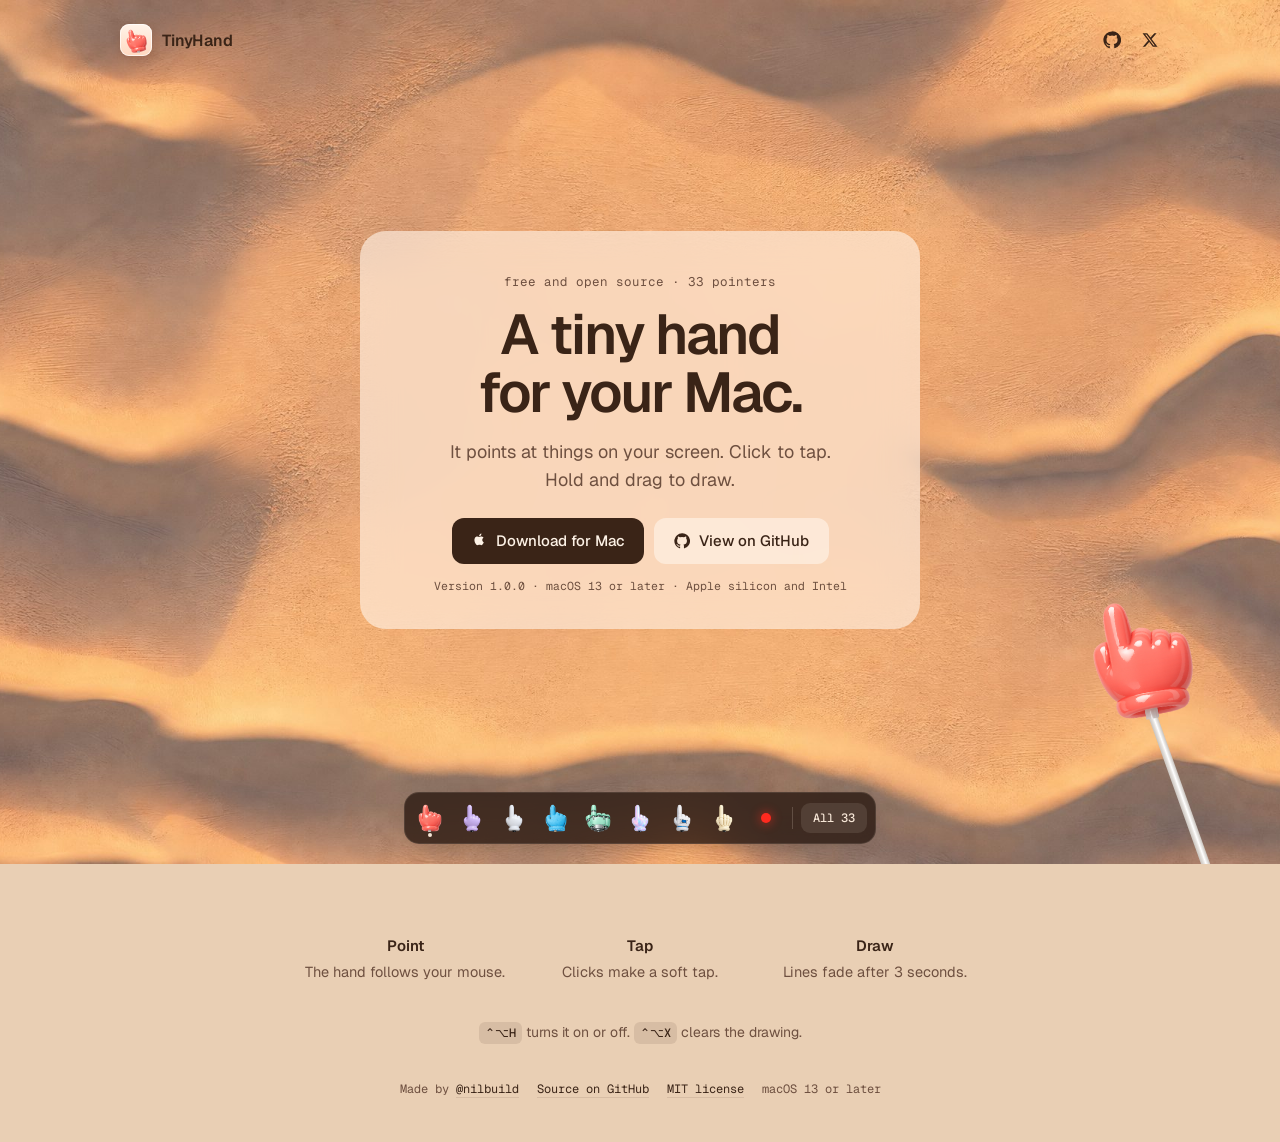
==== docs/index.html @ 130653a2 "Redesign the site and add MIT license" ====
<!doctype html>
<html lang="en">
<head>
<meta charset="utf-8">
<meta name="viewport" content="width=device-width, initial-scale=1, viewport-fit=cover">
<title>TinyHand: a tiny hand pointer for your Mac</title>
<meta name="description" content="TinyHand puts a toy hand on a stick on your Mac screen. It points at things, taps when you click and draws when you drag. Great for screen recordings, demos and calls. Free, open source, 33 pointers.">
<meta name="keywords" content="mac pointer, cursor highlighter, screen recording, presentation pointer, laser pointer, draw on screen, macOS, demo videos">
<meta name="author" content="Kamran Ahmed">
<meta name="theme-color" content="#e9cfb4">
<link rel="canonical" href="https://tinyhand.app/">
<meta property="og:type" content="website">
<meta property="og:site_name" content="TinyHand">
<meta property="og:url" content="https://tinyhand.app/">
<meta property="og:title" content="TinyHand: a tiny hand for your Mac">
<meta property="og:description" content="A toy hand on a stick that points at things on your screen. Click to tap, hold and drag to draw. Free and open source.">
<meta property="og:image" content="https://tinyhand.app/assets/og.jpg">
<meta property="og:image:width" content="1200">
<meta property="og:image:height" content="630">
<meta property="og:image:alt" content="TinyHand: a tiny hand for your Mac, with two hand pointers on sticks over sand dunes">
<meta name="twitter:card" content="summary_large_image">
<meta name="twitter:site" content="@nilbuild">
<meta name="twitter:creator" content="@nilbuild">
<meta name="twitter:title" content="TinyHand: a tiny hand for your Mac">
<meta name="twitter:description" content="A toy hand on a stick that points at things on your screen. Click to tap, hold and drag to draw. Free and open source.">
<meta name="twitter:image" content="https://tinyhand.app/assets/og.jpg">
<link rel="icon" type="image/png" href="assets/favicon.png">
<link rel="apple-touch-icon" href="assets/apple-touch-icon.png">
<script type="application/ld+json">
{
  "@context": "https://schema.org",
  "@type": "SoftwareApplication",
  "name": "TinyHand",
  "description": "A toy hand on a stick that points at things on your Mac screen. Click to tap, hold and drag to draw.",
  "url": "https://tinyhand.app/",
  "image": "https://tinyhand.app/assets/mark-512.png",
  "screenshot": "https://tinyhand.app/assets/og.jpg",
  "applicationCategory": "UtilitiesApplication",
  "operatingSystem": "macOS 13 or later",
  "softwareVersion": "1.0.0",
  "license": "https://opensource.org/licenses/MIT",
  "downloadUrl": "https://github.com/nilbuild/tinyhand/releases/latest/download/TinyHand.dmg",
  "offers": { "@type": "Offer", "price": "0", "priceCurrency": "USD" },
  "author": { "@type": "Person", "name": "Kamran Ahmed", "url": "https://kamran.fyi" }
}
</script>
<link rel="preconnect" href="https://fonts.googleapis.com">
<link rel="preconnect" href="https://fonts.gstatic.com" crossorigin>
<link rel="stylesheet" href="https://fonts.googleapis.com/css2?family=Geist:wght@400;500;600&family=Geist+Mono:wght@400;500&display=swap">
<style>
:root {
  --bg: #e9cfb4;
  --fg: #3a2417;
  --muted: #6e5040;
  --line: rgba(58, 36, 23, 0.1);
  --btn: #3a2417;
  --btn-fg: #fdf2e6;
  --ghost: rgba(255, 245, 235, 0.6);
  --glass: rgba(255, 244, 232, 0.62);
  --col: 1080px;
  --sans: "Geist", system-ui, -apple-system, sans-serif;
  --mono: "Geist Mono", ui-monospace, "SF Mono", Menlo, monospace;
  color-scheme: light;
}
* { box-sizing: border-box; }
html, body { margin: 0; }
body { background: var(--bg); color: var(--fg); font-family: var(--sans); -webkit-font-smoothing: antialiased; }
:focus, :focus-visible { outline: none; }
a, button { -webkit-tap-highlight-color: transparent; }
.gutter { padding-left: max(20px, env(safe-area-inset-left, 0px)); padding-right: max(20px, env(safe-area-inset-right, 0px)); }

.stage { position: relative; overflow: hidden; height: clamp(680px, 96vh, 960px); display: flex; flex-direction: column; padding-bottom: 84px; }
.art { position: absolute; inset: 0; width: 100%; height: 100%; object-fit: cover; display: block; }
.rest { position: absolute; right: 13%; bottom: 30%; width: 2px; height: 2px; pointer-events: none; }
@media (max-width: 640px) { .rest { right: 12%; bottom: 25%; } }

.nav { position: relative; z-index: 3; width: 100%; max-width: var(--col); margin: 0 auto; display: flex; justify-content: space-between; align-items: center; padding-block: 22px; }
.brand { display: flex; align-items: center; gap: 10px; font-weight: 600; font-size: 16px; letter-spacing: -.01em; color: inherit; text-decoration: none; }
.mark { width: 32px; height: 32px; border-radius: 9px; background: linear-gradient(#fff3e9, #ffd8c0); display: grid; place-items: center; box-shadow: 0 3px 8px rgba(120, 60, 30, .22), inset 0 0 0 1px rgba(255, 255, 255, .7); flex: none; }
.mark img { height: 25px; transform: rotate(-12deg); }
.links { display: flex; gap: 2px; margin-right: -8px; }
.links a { display: grid; place-items: center; width: 36px; height: 36px; border-radius: 10px; color: inherit; }
.links a:hover { background: var(--line); }
.links svg { width: 18px; height: 18px; fill: currentColor; }

.intro { position: relative; z-index: 3; margin: auto; padding: 42px 32px 36px; max-width: 560px; width: calc(100% - 40px); border-radius: 26px; background: var(--glass); backdrop-filter: blur(18px) saturate(1.1); -webkit-backdrop-filter: blur(18px) saturate(1.1); text-align: center; display: flex; flex-direction: column; align-items: center; gap: 16px; }
.eyebrow { margin: 0; font: 400 12.5px var(--mono); color: var(--muted); }
h1 { margin: 0; font-weight: 600; font-size: clamp(36px, 5.6vw, 56px); line-height: 1.03; letter-spacing: -.035em; text-wrap: balance; }
.lede { margin: 0; max-width: 34ch; font-size: 18px; line-height: 1.55; color: var(--muted); text-wrap: pretty; }
.ctas { display: flex; gap: 10px; flex-wrap: wrap; justify-content: center; margin-top: 8px; }
.btn { display: inline-flex; align-items: center; gap: 9px; height: 46px; padding: 0 20px; border-radius: 12px; text-decoration: none; font-weight: 500; font-size: 15px; transition: transform .15s ease; }
.btn:hover { transform: translateY(-1px); }
.btn svg { width: 16px; height: 16px; fill: currentColor; }
.btn.main { background: var(--btn); color: var(--btn-fg); }
.btn.main svg { width: 15px; height: 15px; margin-top: -2px; }
.btn.ghost { color: var(--fg); background: var(--ghost); }
.ver { margin: -2px 0 0; font: 400 11.5px var(--mono); color: var(--muted); }

.picker { position: absolute; z-index: 4; left: 50%; transform: translateX(-50%); bottom: 20px; display: flex; align-items: center; gap: 2px; padding: 5px; border-radius: 15px; background: rgba(40, 24, 16, .78); border: .5px solid rgba(255, 240, 225, .1); backdrop-filter: blur(14px); -webkit-backdrop-filter: blur(14px); box-shadow: 0 8px 24px -10px rgba(58, 36, 23, .35); }
.picker button { all: unset; cursor: pointer; position: relative; width: 40px; height: 40px; border-radius: 10px; display: grid; place-items: center; }
.picker img { width: 28px; height: 28px; object-fit: contain; pointer-events: none; transition: transform .18s cubic-bezier(.3, 1.6, .5, 1); }
.picker > button:hover img, .picker > button:hover .laser { transform: translateY(-3px) scale(1.14); }
.picker > button[aria-pressed="true"]::after { content: ""; position: absolute; bottom: 1px; left: 50%; width: 4px; height: 4px; margin-left: -2px; border-radius: 50%; background: #f6e6d6; }
.picker .sep { width: 1px; height: 22px; margin: 0 6px 0 4px; background: rgba(255, 240, 225, .18); }
.laser { width: 10px; height: 10px; border-radius: 50%; background: #ff2a1f; box-shadow: 0 0 10px 2px rgba(255, 42, 31, .4); transition: transform .18s cubic-bezier(.3, 1.6, .5, 1); }
.picker .count { width: auto; height: 30px; margin-right: 3px; padding: 0 12px; border-radius: 9px; font: 500 12px var(--mono); color: #f6e6d6; white-space: nowrap; background: rgba(255, 240, 225, .1); transition: background .15s ease; }
.picker .count:hover, .picker .count[aria-expanded="true"] { background: rgba(255, 240, 225, .2); }
.pop { position: absolute; bottom: calc(100% + 10px); left: 50%; transform: translateX(-50%); width: min(452px, calc(100vw - 32px)); padding: 14px; border-radius: 18px; background: #fcf6ef; color: var(--fg); box-shadow: 0 24px 50px -20px rgba(58, 36, 23, .45), 0 0 0 .5px rgba(58, 36, 23, .16); }
.pop[hidden] { display: none; }
.pop-h { margin: 0 4px 10px; display: flex; justify-content: space-between; font-size: 13.5px; }
.pop-h span { font: 400 12px var(--mono); color: var(--muted); }
.pop-grid { display: grid; grid-template-columns: repeat(auto-fill, minmax(44px, 1fr)); gap: 2px; }
.pop-grid button { width: auto; height: 46px; }
.pop-grid button:hover { background: rgba(58, 36, 23, .06); }
.pop-grid button:hover img { transform: translateY(-2px) scale(1.1); }
.pop-grid button[aria-pressed="true"] { background: rgba(58, 36, 23, .1); }
.pop-grid img { width: 32px; height: 32px; }

.more { max-width: 720px; margin: 0 auto; padding-block: 72px 44px; display: flex; flex-direction: column; gap: 40px; }
.three { display: grid; grid-template-columns: repeat(3, minmax(0, 1fr)); gap: 24px; text-align: center; }
.three h3 { margin: 0 0 6px; font-size: 15px; font-weight: 600; }
.three p { margin: 0; font-size: 14.5px; line-height: 1.5; color: var(--muted); }
.keys { margin: 0; text-align: center; font-size: 14px; color: var(--muted); }
kbd { font: 500 12px var(--mono); color: var(--fg); padding: 3px 6px; border-radius: 6px; background: var(--line); }
.foot { display: flex; justify-content: center; gap: 18px; flex-wrap: wrap; font: 400 12px var(--mono); color: var(--muted); }
.foot a { color: var(--fg); text-decoration: none; border-bottom: 1px solid var(--line); }

@media (max-width: 640px) {
  .three { grid-template-columns: minmax(0, 1fr); gap: 18px; }
  .lede { font-size: 16.5px; }
  .intro { padding: 30px 18px 26px; }
  .picker > button { width: 34px; height: 34px; }
  .picker > button img { width: 24px; height: 24px; }
  .picker > [data-style="astro"], .picker > [data-style="skeleton"], .picker > [data-style="holo"] { display: none; }
  .picker .count { padding: 0 9px; }
  .picker .sep { margin: 0 4px 0 2px; }
}
@media (prefers-reduced-motion: reduce) { .btn, .picker img, .laser, .picker .count { transition: none; } }
</style>
</head>
<body>
<main>
  <section class="stage" id="stage" data-start="coral">
    <img class="art" src="assets/art/aerial.jpg" alt="Sand dunes seen from above, with soft wave ridges">
    <div class="nav gutter">
      <a class="brand" href="./" data-pass><span class="mark"><img src="assets/hands/coral.png" alt=""></span>TinyHand</a>
      <div class="links">
        <a href="https://github.com/nilbuild/tinyhand" aria-label="TinyHand on GitHub" title="GitHub" data-pass><svg viewBox="0 0 24 24" aria-hidden="true"><path d="M12 .5a11.5 11.5 0 0 0-3.64 22.41c.58.1.79-.25.79-.56v-2c-3.2.7-3.88-1.37-3.88-1.37-.52-1.33-1.28-1.69-1.28-1.69-1.05-.71.08-.7.08-.7 1.16.08 1.77 1.19 1.77 1.19 1.03 1.77 2.7 1.26 3.36.96.1-.75.4-1.26.73-1.55-2.56-.29-5.24-1.28-5.24-5.69 0-1.26.45-2.29 1.19-3.09-.12-.29-.52-1.46.11-3.05 0 0 .97-.31 3.17 1.18a11 11 0 0 1 5.77 0c2.2-1.49 3.17-1.18 3.17-1.18.63 1.59.23 2.76.11 3.05.74.8 1.19 1.83 1.19 3.09 0 4.42-2.69 5.39-5.25 5.68.41.36.78 1.06.78 2.14v3.17c0 .31.21.67.8.56A11.5 11.5 0 0 0 12 .5Z"/></svg></a>
        <a href="https://x.com/nilbuild" aria-label="nilbuild on X" title="@nilbuild on X" data-pass><svg viewBox="0 0 24 24" aria-hidden="true"><path d="M17.75 3h3.07l-6.7 7.66L22 21h-6.17l-4.83-6.32L5.47 21H2.4l7.17-8.2L2 3h6.33l4.37 5.77L17.75 3Zm-1.08 16.2h1.7L7.4 4.74H5.58L16.67 19.2Z"/></svg></a>
      </div>
    </div>
    <div class="intro">
      <p class="eyebrow">free and open source · 33 pointers</p>
      <h1>A tiny hand for your Mac.</h1>
      <p class="lede">It points at things on your screen. Click to tap. Hold and drag to draw.</p>
      <div class="ctas">
        <a class="btn main" href="https://github.com/nilbuild/tinyhand/releases/latest/download/TinyHand.dmg" data-pass download><svg viewBox="0 0 24 24" aria-hidden="true"><path d="M16.4 12.6c0-2.4 2-3.5 2-3.6-1.1-1.6-2.8-1.8-3.4-1.8-1.4-.2-2.8.9-3.5.9-.7 0-1.9-.8-3.1-.8-1.6 0-3 .9-3.8 2.3-1.6 2.8-.4 7 1.2 9.3.8 1.1 1.7 2.4 2.9 2.3 1.2 0 1.6-.7 3-.7s1.8.7 3.1.7c1.3 0 2.1-1.1 2.8-2.3.9-1.3 1.3-2.5 1.3-2.6 0 0-2.5-1-2.5-3.7zM14.1 5.5c.6-.8 1.1-1.9 1-3-.9 0-2.1.6-2.7 1.4-.6.7-1.1 1.8-1 2.9 1 .1 2.1-.5 2.7-1.3z"/></svg>Download for Mac</a>
        <a class="btn ghost" href="https://github.com/nilbuild/tinyhand" data-pass><svg viewBox="0 0 24 24" aria-hidden="true"><path d="M12 .5a11.5 11.5 0 0 0-3.64 22.41c.58.1.79-.25.79-.56v-2c-3.2.7-3.88-1.37-3.88-1.37-.52-1.33-1.28-1.69-1.28-1.69-1.05-.71.08-.7.08-.7 1.16.08 1.77 1.19 1.77 1.19 1.03 1.77 2.7 1.26 3.36.96.1-.75.4-1.26.73-1.55-2.56-.29-5.24-1.28-5.24-5.69 0-1.26.45-2.29 1.19-3.09-.12-.29-.52-1.46.11-3.05 0 0 .97-.31 3.17 1.18a11 11 0 0 1 5.77 0c2.2-1.49 3.17-1.18 3.17-1.18.63 1.59.23 2.76.11 3.05.74.8 1.19 1.83 1.19 3.09 0 4.42-2.69 5.39-5.25 5.68.41.36.78 1.06.78 2.14v3.17c0 .31.21.67.8.56A11.5 11.5 0 0 0 12 .5Z"/></svg>View on GitHub</a>
      </div>
      <p class="ver">Version <span id="version">1.0.0</span> · macOS 13 or later · Apple silicon and Intel</p>
    </div>
    <span class="rest" data-target="point" aria-hidden="true"></span>
    <div class="picker" id="picker" data-pass aria-label="Pick a hand"></div>
  </section>

  <section class="more gutter">
    <div class="three">
      <div><h3>Point</h3><p>The hand follows your mouse.</p></div>
      <div><h3>Tap</h3><p>Clicks make a soft tap.</p></div>
      <div><h3>Draw</h3><p>Lines fade after 3 seconds.</p></div>
    </div>
    <p class="keys"><kbd>⌃⌥H</kbd> turns it on or off. <kbd>⌃⌥X</kbd> clears the drawing.</p>
    <div class="foot"><span>Made by <a href="https://x.com/nilbuild">@nilbuild</a></span><a href="https://github.com/nilbuild/tinyhand">Source on GitHub</a><a href="https://github.com/nilbuild/tinyhand/blob/main/LICENSE">MIT license</a><span>macOS 13 or later</span></div>
  </section>
</main>

<script src="pointer.js"></script>
<script>
(function () {
  fetch('https://api.github.com/repos/nilbuild/tinyhand/releases/latest')
    .then(r => (r.ok ? r.json() : null))
    .then(r => {
      if (!r || !r.tag_name) {
        return;
      }
      document.getElementById('version').textContent = r.tag_name.replace(/^v/, '');
    })
    .catch(() => {});

  const PICKS = ['coral', 'lavender', 'glove', 'plush', 'robot', 'holo', 'astro', 'skeleton', 'laser'];
  const stage = document.getElementById('stage');
  const picker = document.getElementById('picker');
  if (!window.TinyHandDemo) {
    return;
  }

  const api = TinyHandDemo.mount(stage, { toolbar: false, autoplay: false, depthW: 0.3, start: stage.dataset.start });
  const styles = api.hands.concat([{ id: 'laser', name: 'Laser dot' }]);

  function button(hand, onPick) {
    const b = document.createElement('button');
    b.type = 'button';
    b.dataset.style = hand.id;
    b.title = hand.name;
    b.setAttribute('aria-label', hand.name);
    b.innerHTML = hand.src ? `<img src="${hand.src}" alt="">` : '<span class="laser"></span>';
    b.addEventListener('click', () => {
      api.setStyle(hand.id);
      onPick();
    });
    return b;
  }

  PICKS.forEach(id => picker.appendChild(button(styles.find(h => h.id === id), () => {})));

  const sep = document.createElement('span');
  sep.className = 'sep';
  picker.appendChild(sep);

  const all = document.createElement('button');
  all.type = 'button';
  all.className = 'count';
  all.setAttribute('aria-expanded', 'false');
  all.textContent = `All ${styles.length}`;
  picker.appendChild(all);

  const pop = document.createElement('div');
  pop.className = 'pop';
  pop.hidden = true;
  pop.innerHTML = `<p class="pop-h"><b>${styles.length} pointers</b><span>pick one to try it</span></p><div class="pop-grid"></div>`;
  const grid = pop.querySelector('.pop-grid');
  styles.forEach(hand => grid.appendChild(button(hand, () => setOpen(false))));
  picker.appendChild(pop);

  function setOpen(open) {
    pop.hidden = !open;
    all.setAttribute('aria-expanded', String(open));
  }
  all.addEventListener('click', e => {
    e.stopPropagation();
    setOpen(pop.hidden);
  });
  document.addEventListener('click', e => {
    if (pop.hidden || pop.contains(e.target)) {
      return;
    }
    setOpen(false);
  });
  document.addEventListener('keydown', e => {
    if (e.key !== 'Escape') {
      return;
    }
    setOpen(false);
  });

  const sync = id => picker.querySelectorAll('button[data-style]').forEach(b => b.setAttribute('aria-pressed', String(b.dataset.style === id)));
  stage.addEventListener('th-style', e => sync(e.detail));
  sync(stage.dataset.start);
})();
</script>
</body>
</html>
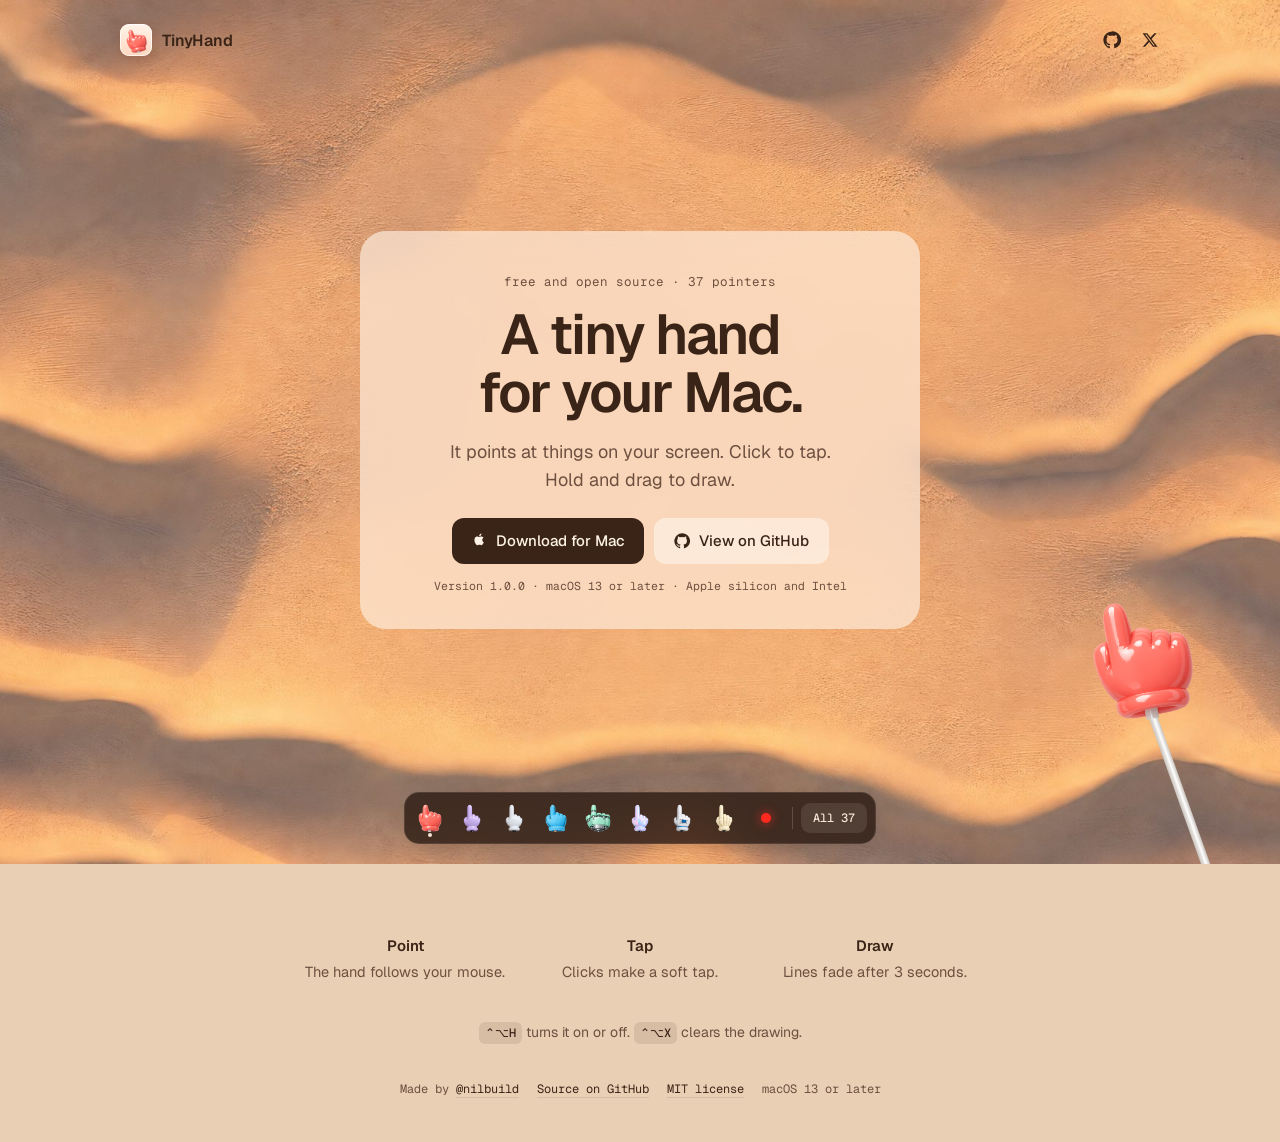
==== commit 85617b59: "Add mech, neon, leaf and gingerbread hands" ====
--- a/docs/index.html
+++ b/docs/index.html
@@ -4,7 +4,7 @@
 <meta charset="utf-8">
 <meta name="viewport" content="width=device-width, initial-scale=1, viewport-fit=cover">
 <title>TinyHand: a tiny hand pointer for your Mac</title>
-<meta name="description" content="TinyHand puts a toy hand on a stick on your Mac screen. It points at things, taps when you click and draws when you drag. Great for screen recordings, demos and calls. Free, open source, 33 pointers.">
+<meta name="description" content="TinyHand puts a toy hand on a stick on your Mac screen. It points at things, taps when you click and draws when you drag. Great for screen recordings, demos and calls. Free, open source, 37 pointers.">
 <meta name="keywords" content="mac pointer, cursor highlighter, screen recording, presentation pointer, laser pointer, draw on screen, macOS, demo videos">
 <meta name="author" content="Kamran Ahmed">
 <meta name="theme-color" content="#e9cfb4">
@@ -145,17 +145,17 @@
     <div class="nav gutter">
       <a class="brand" href="./" data-pass><span class="mark"><img src="assets/hands/coral.png" alt=""></span>TinyHand</a>
       <div class="links">
-        <a href="https://github.com/nilbuild/tinyhand" aria-label="TinyHand on GitHub" title="GitHub" data-pass><svg viewBox="0 0 24 24" aria-hidden="true"><path d="M12 .5a11.5 11.5 0 0 0-3.64 22.41c.58.1.79-.25.79-.56v-2c-3.2.7-3.88-1.37-3.88-1.37-.52-1.33-1.28-1.69-1.28-1.69-1.05-.71.08-.7.08-.7 1.16.08 1.77 1.19 1.77 1.19 1.03 1.77 2.7 1.26 3.36.96.1-.75.4-1.26.73-1.55-2.56-.29-5.24-1.28-5.24-5.69 0-1.26.45-2.29 1.19-3.09-.12-.29-.52-1.46.11-3.05 0 0 .97-.31 3.17 1.18a11 11 0 0 1 5.77 0c2.2-1.49 3.17-1.18 3.17-1.18.63 1.59.23 2.76.11 3.05.74.8 1.19 1.83 1.19 3.09 0 4.42-2.69 5.39-5.25 5.68.41.36.78 1.06.78 2.14v3.17c0 .31.21.67.8.56A11.5 11.5 0 0 0 12 .5Z"/></svg></a>
-        <a href="https://x.com/nilbuild" aria-label="nilbuild on X" title="@nilbuild on X" data-pass><svg viewBox="0 0 24 24" aria-hidden="true"><path d="M17.75 3h3.07l-6.7 7.66L22 21h-6.17l-4.83-6.32L5.47 21H2.4l7.17-8.2L2 3h6.33l4.37 5.77L17.75 3Zm-1.08 16.2h1.7L7.4 4.74H5.58L16.67 19.2Z"/></svg></a>
+        <a href="https://github.com/nilbuild/tinyhand" aria-label="TinyHand on GitHub" title="GitHub" data-pass target="_blank" rel="noopener"><svg viewBox="0 0 24 24" aria-hidden="true"><path d="M12 .5a11.5 11.5 0 0 0-3.64 22.41c.58.1.79-.25.79-.56v-2c-3.2.7-3.88-1.37-3.88-1.37-.52-1.33-1.28-1.69-1.28-1.69-1.05-.71.08-.7.08-.7 1.16.08 1.77 1.19 1.77 1.19 1.03 1.77 2.7 1.26 3.36.96.1-.75.4-1.26.73-1.55-2.56-.29-5.24-1.28-5.24-5.69 0-1.26.45-2.29 1.19-3.09-.12-.29-.52-1.46.11-3.05 0 0 .97-.31 3.17 1.18a11 11 0 0 1 5.77 0c2.2-1.49 3.17-1.18 3.17-1.18.63 1.59.23 2.76.11 3.05.74.8 1.19 1.83 1.19 3.09 0 4.42-2.69 5.39-5.25 5.68.41.36.78 1.06.78 2.14v3.17c0 .31.21.67.8.56A11.5 11.5 0 0 0 12 .5Z"/></svg></a>
+        <a href="https://x.com/nilbuild" aria-label="nilbuild on X" title="@nilbuild on X" data-pass target="_blank" rel="noopener"><svg viewBox="0 0 24 24" aria-hidden="true"><path d="M17.75 3h3.07l-6.7 7.66L22 21h-6.17l-4.83-6.32L5.47 21H2.4l7.17-8.2L2 3h6.33l4.37 5.77L17.75 3Zm-1.08 16.2h1.7L7.4 4.74H5.58L16.67 19.2Z"/></svg></a>
       </div>
     </div>
     <div class="intro">
-      <p class="eyebrow">free and open source · 33 pointers</p>
+      <p class="eyebrow">free and open source · 37 pointers</p>
       <h1>A tiny hand for your Mac.</h1>
       <p class="lede">It points at things on your screen. Click to tap. Hold and drag to draw.</p>
       <div class="ctas">
         <a class="btn main" href="https://github.com/nilbuild/tinyhand/releases/latest/download/TinyHand.dmg" data-pass download><svg viewBox="0 0 24 24" aria-hidden="true"><path d="M16.4 12.6c0-2.4 2-3.5 2-3.6-1.1-1.6-2.8-1.8-3.4-1.8-1.4-.2-2.8.9-3.5.9-.7 0-1.9-.8-3.1-.8-1.6 0-3 .9-3.8 2.3-1.6 2.8-.4 7 1.2 9.3.8 1.1 1.7 2.4 2.9 2.3 1.2 0 1.6-.7 3-.7s1.8.7 3.1.7c1.3 0 2.1-1.1 2.8-2.3.9-1.3 1.3-2.5 1.3-2.6 0 0-2.5-1-2.5-3.7zM14.1 5.5c.6-.8 1.1-1.9 1-3-.9 0-2.1.6-2.7 1.4-.6.7-1.1 1.8-1 2.9 1 .1 2.1-.5 2.7-1.3z"/></svg>Download for Mac</a>
-        <a class="btn ghost" href="https://github.com/nilbuild/tinyhand" data-pass><svg viewBox="0 0 24 24" aria-hidden="true"><path d="M12 .5a11.5 11.5 0 0 0-3.64 22.41c.58.1.79-.25.79-.56v-2c-3.2.7-3.88-1.37-3.88-1.37-.52-1.33-1.28-1.69-1.28-1.69-1.05-.71.08-.7.08-.7 1.16.08 1.77 1.19 1.77 1.19 1.03 1.77 2.7 1.26 3.36.96.1-.75.4-1.26.73-1.55-2.56-.29-5.24-1.28-5.24-5.69 0-1.26.45-2.29 1.19-3.09-.12-.29-.52-1.46.11-3.05 0 0 .97-.31 3.17 1.18a11 11 0 0 1 5.77 0c2.2-1.49 3.17-1.18 3.17-1.18.63 1.59.23 2.76.11 3.05.74.8 1.19 1.83 1.19 3.09 0 4.42-2.69 5.39-5.25 5.68.41.36.78 1.06.78 2.14v3.17c0 .31.21.67.8.56A11.5 11.5 0 0 0 12 .5Z"/></svg>View on GitHub</a>
+        <a class="btn ghost" href="https://github.com/nilbuild/tinyhand" data-pass target="_blank" rel="noopener"><svg viewBox="0 0 24 24" aria-hidden="true"><path d="M12 .5a11.5 11.5 0 0 0-3.64 22.41c.58.1.79-.25.79-.56v-2c-3.2.7-3.88-1.37-3.88-1.37-.52-1.33-1.28-1.69-1.28-1.69-1.05-.71.08-.7.08-.7 1.16.08 1.77 1.19 1.77 1.19 1.03 1.77 2.7 1.26 3.36.96.1-.75.4-1.26.73-1.55-2.56-.29-5.24-1.28-5.24-5.69 0-1.26.45-2.29 1.19-3.09-.12-.29-.52-1.46.11-3.05 0 0 .97-.31 3.17 1.18a11 11 0 0 1 5.77 0c2.2-1.49 3.17-1.18 3.17-1.18.63 1.59.23 2.76.11 3.05.74.8 1.19 1.83 1.19 3.09 0 4.42-2.69 5.39-5.25 5.68.41.36.78 1.06.78 2.14v3.17c0 .31.21.67.8.56A11.5 11.5 0 0 0 12 .5Z"/></svg>View on GitHub</a>
       </div>
       <p class="ver">Version <span id="version">1.0.0</span> · macOS 13 or later · Apple silicon and Intel</p>
     </div>
@@ -170,7 +170,7 @@
       <div><h3>Draw</h3><p>Lines fade after 3 seconds.</p></div>
     </div>
     <p class="keys"><kbd>⌃⌥H</kbd> turns it on or off. <kbd>⌃⌥X</kbd> clears the drawing.</p>
-    <div class="foot"><span>Made by <a href="https://x.com/nilbuild">@nilbuild</a></span><a href="https://github.com/nilbuild/tinyhand">Source on GitHub</a><a href="https://github.com/nilbuild/tinyhand/blob/main/LICENSE">MIT license</a><span>macOS 13 or later</span></div>
+    <div class="foot"><span>Made by <a href="https://x.com/nilbuild" target="_blank" rel="noopener">@nilbuild</a></span><a href="https://github.com/nilbuild/tinyhand" target="_blank" rel="noopener">Source on GitHub</a><a href="https://github.com/nilbuild/tinyhand/blob/main/LICENSE" target="_blank" rel="noopener">MIT license</a><span>macOS 13 or later</span></div>
   </section>
 </main>
 
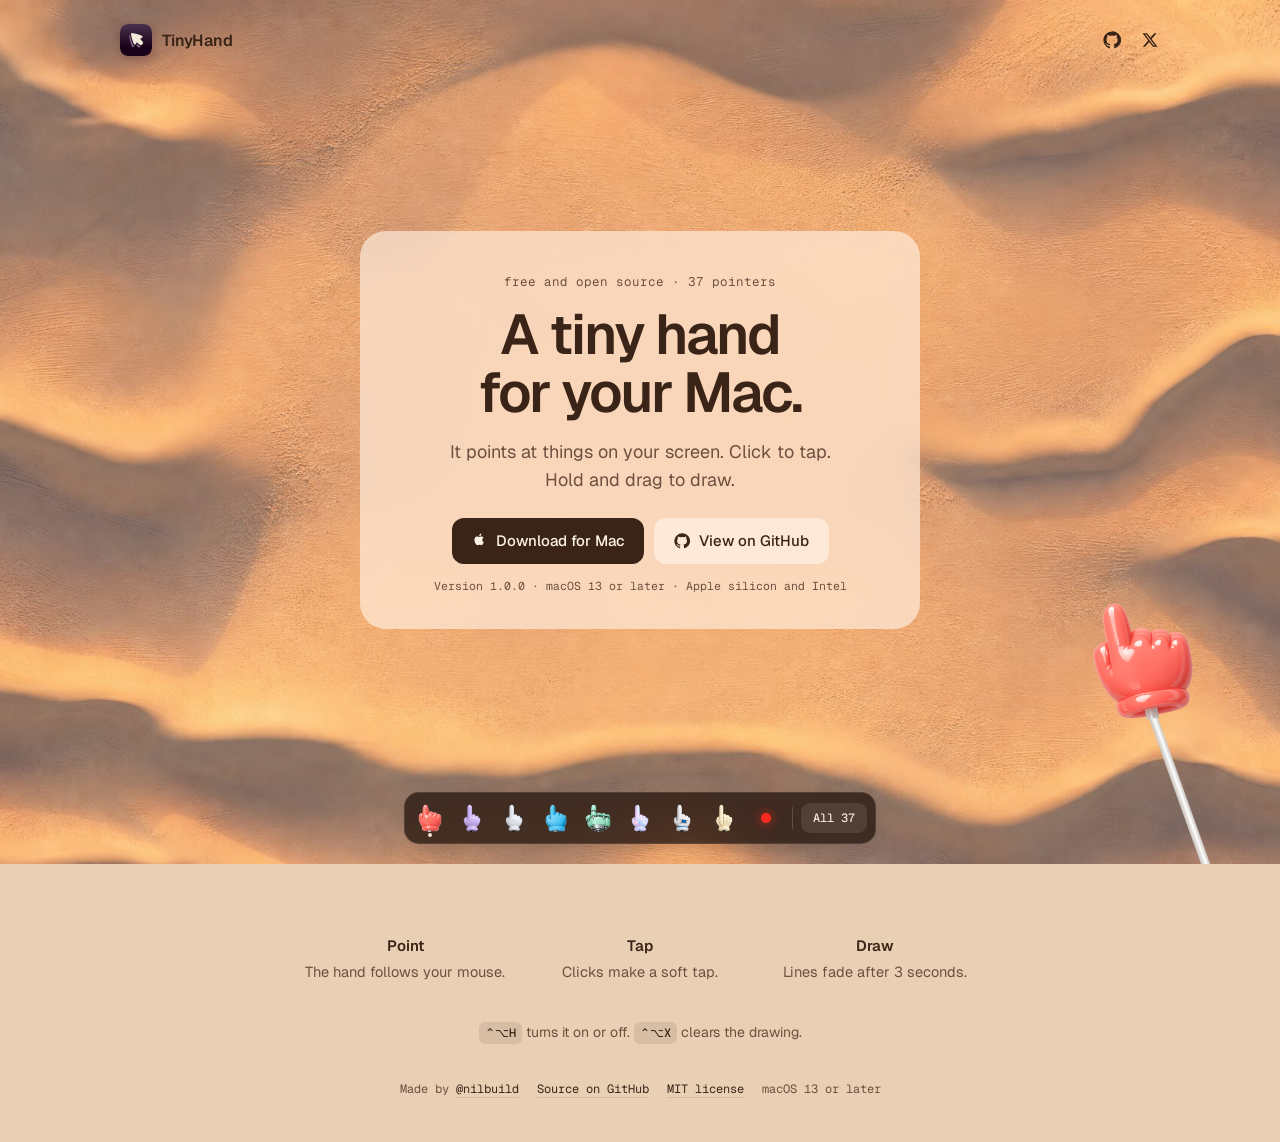
==== commit 4d9f41a0: "New cursor icon, Dock clicks and welcome fixes" ====
--- a/docs/index.html
+++ b/docs/index.html
@@ -24,6 +24,7 @@
 <meta name="twitter:title" content="TinyHand: a tiny hand for your Mac">
 <meta name="twitter:description" content="A toy hand on a stick that points at things on your screen. Click to tap, hold and drag to draw. Free and open source.">
 <meta name="twitter:image" content="https://tinyhand.app/assets/og.jpg">
+<link rel="icon" type="image/svg+xml" href="assets/mark.svg">
 <link rel="icon" type="image/png" href="assets/favicon.png">
 <link rel="apple-touch-icon" href="assets/apple-touch-icon.png">
 <script type="application/ld+json">
@@ -76,8 +77,7 @@
 
 .nav { position: relative; z-index: 3; width: 100%; max-width: var(--col); margin: 0 auto; display: flex; justify-content: space-between; align-items: center; padding-block: 22px; }
 .brand { display: flex; align-items: center; gap: 10px; font-weight: 600; font-size: 16px; letter-spacing: -.01em; color: inherit; text-decoration: none; }
-.mark { width: 32px; height: 32px; border-radius: 9px; background: linear-gradient(#fff3e9, #ffd8c0); display: grid; place-items: center; box-shadow: 0 3px 8px rgba(120, 60, 30, .22), inset 0 0 0 1px rgba(255, 255, 255, .7); flex: none; }
-.mark img { height: 25px; transform: rotate(-12deg); }
+.mark { width: 32px; height: 32px; border-radius: 8px; display: block; box-shadow: 0 3px 8px rgba(40, 10, 40, .25); flex: none; }
 .links { display: flex; gap: 2px; margin-right: -8px; }
 .links a { display: grid; place-items: center; width: 36px; height: 36px; border-radius: 10px; color: inherit; }
 .links a:hover { background: var(--line); }
@@ -143,7 +143,7 @@
   <section class="stage" id="stage" data-start="coral">
     <img class="art" src="assets/art/aerial.jpg" alt="Sand dunes seen from above, with soft wave ridges">
     <div class="nav gutter">
-      <a class="brand" href="./" data-pass><span class="mark"><img src="assets/hands/coral.png" alt=""></span>TinyHand</a>
+      <a class="brand" href="./" data-pass><img class="mark" src="assets/mark.svg" alt="">TinyHand</a>
       <div class="links">
         <a href="https://github.com/nilbuild/tinyhand" aria-label="TinyHand on GitHub" title="GitHub" data-pass target="_blank" rel="noopener"><svg viewBox="0 0 24 24" aria-hidden="true"><path d="M12 .5a11.5 11.5 0 0 0-3.64 22.41c.58.1.79-.25.79-.56v-2c-3.2.7-3.88-1.37-3.88-1.37-.52-1.33-1.28-1.69-1.28-1.69-1.05-.71.08-.7.08-.7 1.16.08 1.77 1.19 1.77 1.19 1.03 1.77 2.7 1.26 3.36.96.1-.75.4-1.26.73-1.55-2.56-.29-5.24-1.28-5.24-5.69 0-1.26.45-2.29 1.19-3.09-.12-.29-.52-1.46.11-3.05 0 0 .97-.31 3.17 1.18a11 11 0 0 1 5.77 0c2.2-1.49 3.17-1.18 3.17-1.18.63 1.59.23 2.76.11 3.05.74.8 1.19 1.83 1.19 3.09 0 4.42-2.69 5.39-5.25 5.68.41.36.78 1.06.78 2.14v3.17c0 .31.21.67.8.56A11.5 11.5 0 0 0 12 .5Z"/></svg></a>
         <a href="https://x.com/nilbuild" aria-label="nilbuild on X" title="@nilbuild on X" data-pass target="_blank" rel="noopener"><svg viewBox="0 0 24 24" aria-hidden="true"><path d="M17.75 3h3.07l-6.7 7.66L22 21h-6.17l-4.83-6.32L5.47 21H2.4l7.17-8.2L2 3h6.33l4.37 5.77L17.75 3Zm-1.08 16.2h1.7L7.4 4.74H5.58L16.67 19.2Z"/></svg></a>
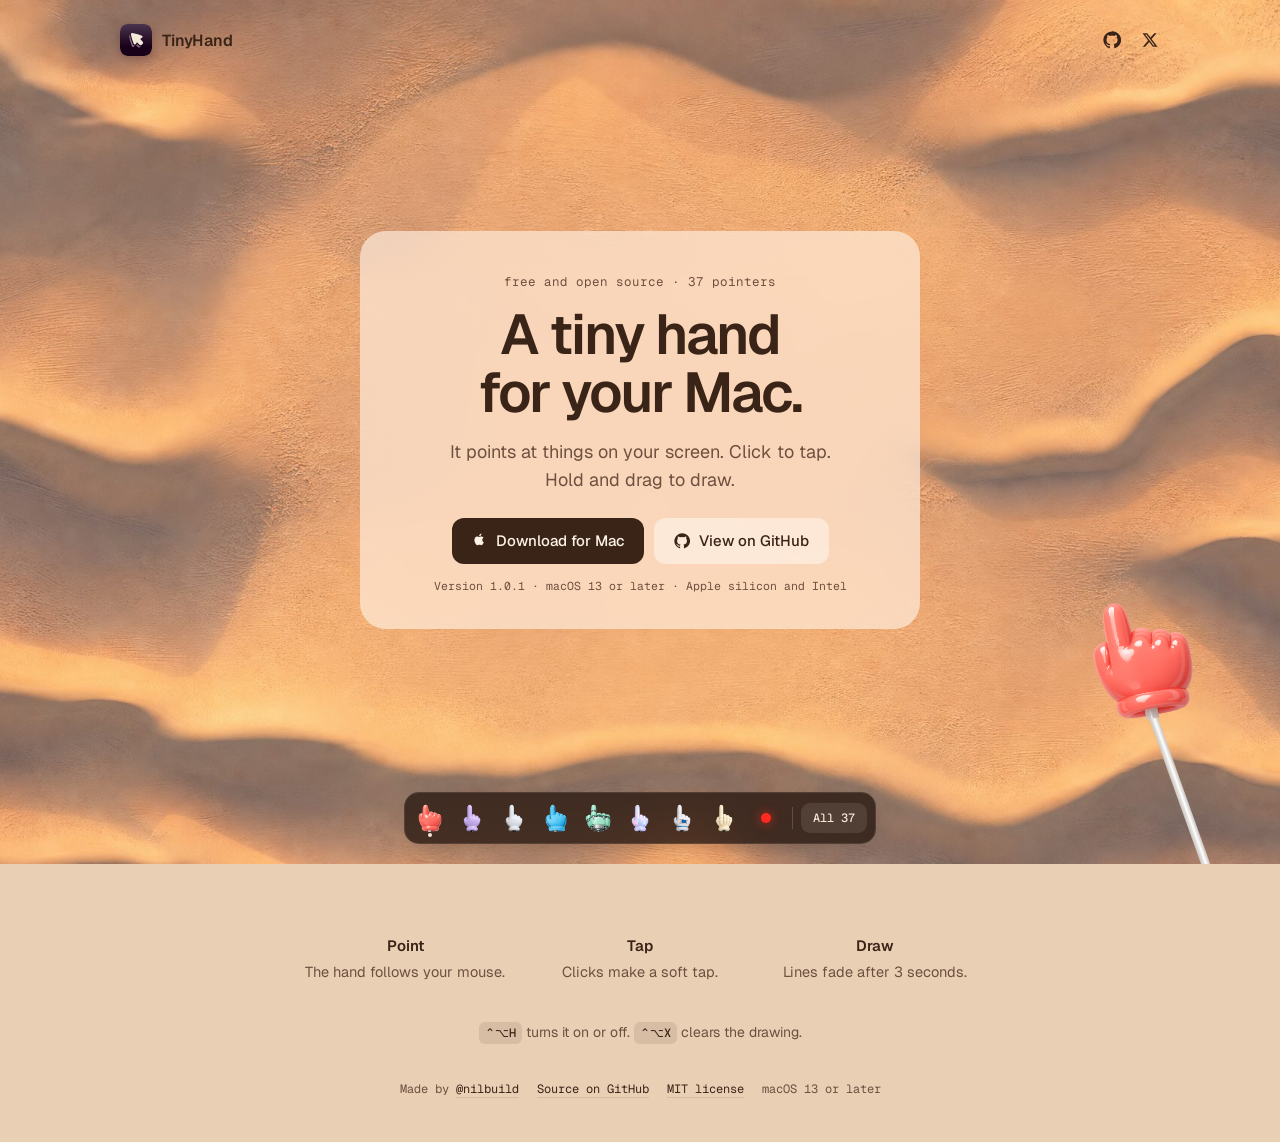
==== commit c8e212ef: "Bump to 1.0.1" ====
--- a/docs/index.html
+++ b/docs/index.html
@@ -38,7 +38,7 @@
   "screenshot": "https://tinyhand.app/assets/og.jpg",
   "applicationCategory": "UtilitiesApplication",
   "operatingSystem": "macOS 13 or later",
-  "softwareVersion": "1.0.0",
+  "softwareVersion": "1.0.1",
   "license": "https://opensource.org/licenses/MIT",
   "downloadUrl": "https://github.com/nilbuild/tinyhand/releases/latest/download/TinyHand.dmg",
   "offers": { "@type": "Offer", "price": "0", "priceCurrency": "USD" },
@@ -157,7 +157,7 @@
         <a class="btn main" href="https://github.com/nilbuild/tinyhand/releases/latest/download/TinyHand.dmg" data-pass download><svg viewBox="0 0 24 24" aria-hidden="true"><path d="M16.4 12.6c0-2.4 2-3.5 2-3.6-1.1-1.6-2.8-1.8-3.4-1.8-1.4-.2-2.8.9-3.5.9-.7 0-1.9-.8-3.1-.8-1.6 0-3 .9-3.8 2.3-1.6 2.8-.4 7 1.2 9.3.8 1.1 1.7 2.4 2.9 2.3 1.2 0 1.6-.7 3-.7s1.8.7 3.1.7c1.3 0 2.1-1.1 2.8-2.3.9-1.3 1.3-2.5 1.3-2.6 0 0-2.5-1-2.5-3.7zM14.1 5.5c.6-.8 1.1-1.9 1-3-.9 0-2.1.6-2.7 1.4-.6.7-1.1 1.8-1 2.9 1 .1 2.1-.5 2.7-1.3z"/></svg>Download for Mac</a>
         <a class="btn ghost" href="https://github.com/nilbuild/tinyhand" data-pass target="_blank" rel="noopener"><svg viewBox="0 0 24 24" aria-hidden="true"><path d="M12 .5a11.5 11.5 0 0 0-3.64 22.41c.58.1.79-.25.79-.56v-2c-3.2.7-3.88-1.37-3.88-1.37-.52-1.33-1.28-1.69-1.28-1.69-1.05-.71.08-.7.08-.7 1.16.08 1.77 1.19 1.77 1.19 1.03 1.77 2.7 1.26 3.36.96.1-.75.4-1.26.73-1.55-2.56-.29-5.24-1.28-5.24-5.69 0-1.26.45-2.29 1.19-3.09-.12-.29-.52-1.46.11-3.05 0 0 .97-.31 3.17 1.18a11 11 0 0 1 5.77 0c2.2-1.49 3.17-1.18 3.17-1.18.63 1.59.23 2.76.11 3.05.74.8 1.19 1.83 1.19 3.09 0 4.42-2.69 5.39-5.25 5.68.41.36.78 1.06.78 2.14v3.17c0 .31.21.67.8.56A11.5 11.5 0 0 0 12 .5Z"/></svg>View on GitHub</a>
       </div>
-      <p class="ver">Version <span id="version">1.0.0</span> · macOS 13 or later · Apple silicon and Intel</p>
+      <p class="ver">Version <span id="version">1.0.1</span> · macOS 13 or later · Apple silicon and Intel</p>
     </div>
     <span class="rest" data-target="point" aria-hidden="true"></span>
     <div class="picker" id="picker" data-pass aria-label="Pick a hand"></div>
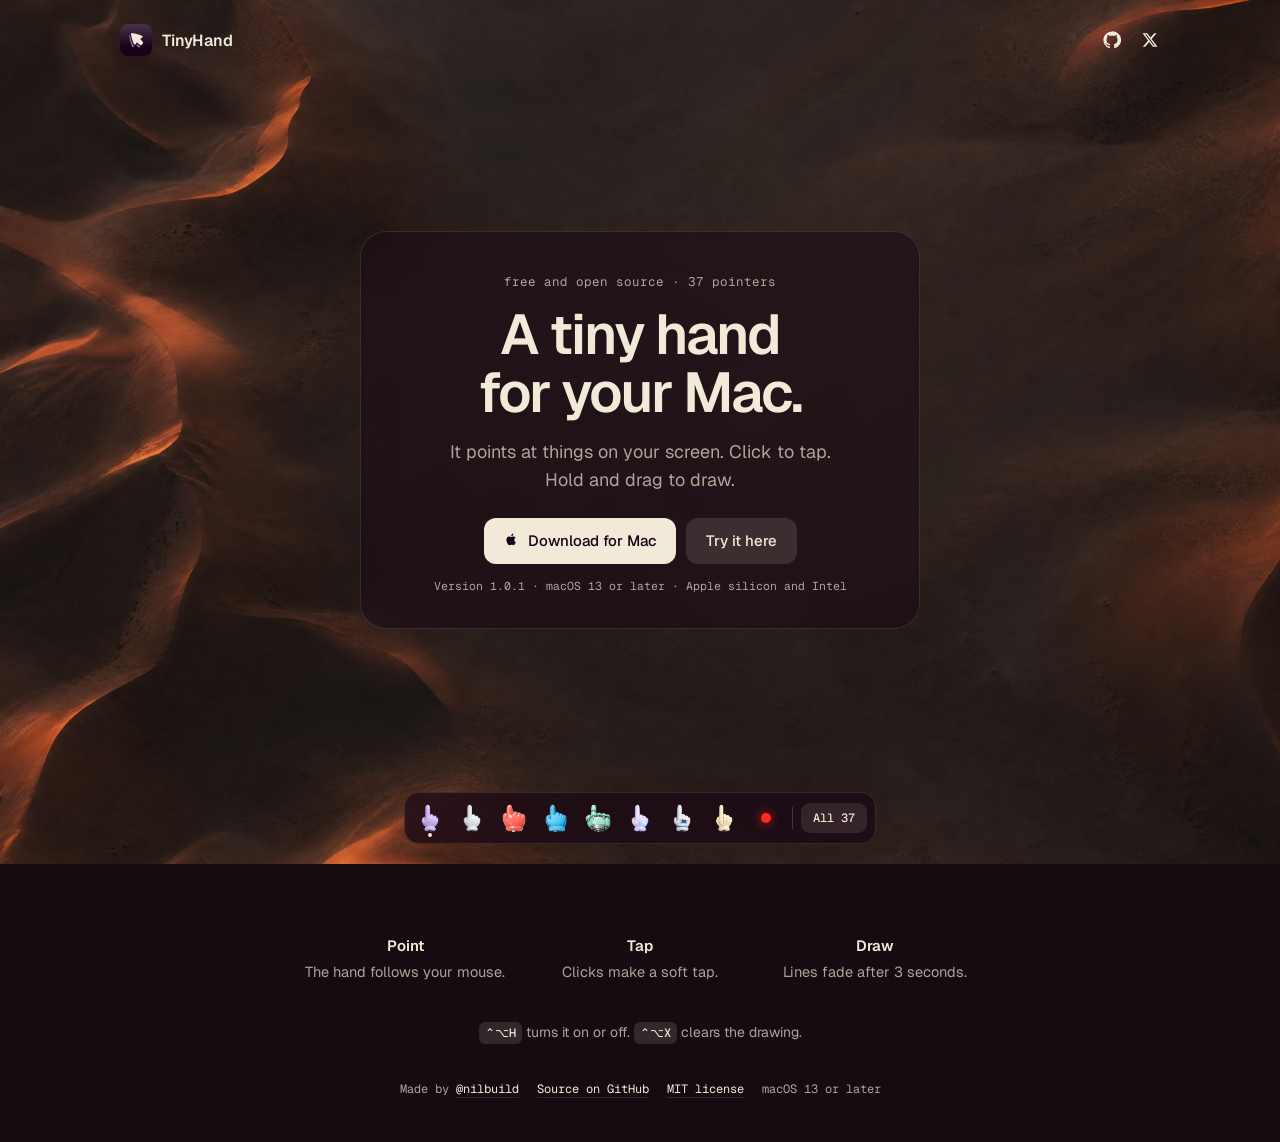
==== commit ca114abc: "Move the site to dusk with an opt-in demo" ====
--- a/docs/index.html
+++ b/docs/index.html
@@ -7,7 +7,7 @@
 <meta name="description" content="TinyHand puts a toy hand on a stick on your Mac screen. It points at things, taps when you click and draws when you drag. Great for screen recordings, demos and calls. Free, open source, 37 pointers.">
 <meta name="keywords" content="mac pointer, cursor highlighter, screen recording, presentation pointer, laser pointer, draw on screen, macOS, demo videos">
 <meta name="author" content="Kamran Ahmed">
-<meta name="theme-color" content="#e9cfb4">
+<meta name="theme-color" content="#170b12">
 <link rel="canonical" href="https://tinyhand.app/">
 <meta property="og:type" content="website">
 <meta property="og:site_name" content="TinyHand">
@@ -17,7 +17,7 @@
 <meta property="og:image" content="https://tinyhand.app/assets/og.jpg">
 <meta property="og:image:width" content="1200">
 <meta property="og:image:height" content="630">
-<meta property="og:image:alt" content="TinyHand: a tiny hand for your Mac, with two hand pointers on sticks over sand dunes">
+<meta property="og:image:alt" content="TinyHand: a tiny hand for your Mac, with two hand pointers over dunes at dusk">
 <meta name="twitter:card" content="summary_large_image">
 <meta name="twitter:site" content="@nilbuild">
 <meta name="twitter:creator" content="@nilbuild">
@@ -50,18 +50,18 @@
 <link rel="stylesheet" href="https://fonts.googleapis.com/css2?family=Geist:wght@400;500;600&family=Geist+Mono:wght@400;500&display=swap">
 <style>
 :root {
-  --bg: #e9cfb4;
-  --fg: #3a2417;
-  --muted: #6e5040;
-  --line: rgba(58, 36, 23, 0.1);
-  --btn: #3a2417;
-  --btn-fg: #fdf2e6;
-  --ghost: rgba(255, 245, 235, 0.6);
-  --glass: rgba(255, 244, 232, 0.62);
+  --bg: #170b12;
+  --fg: #f2ead8;
+  --muted: rgba(242, 234, 216, 0.68);
+  --line: rgba(242, 234, 216, 0.12);
+  --btn: #f2ead8;
+  --btn-fg: #190119;
+  --ghost: rgba(242, 234, 216, 0.12);
+  --glass: rgba(25, 8, 20, 0.5);
   --col: 1080px;
   --sans: "Geist", system-ui, -apple-system, sans-serif;
   --mono: "Geist Mono", ui-monospace, "SF Mono", Menlo, monospace;
-  color-scheme: light;
+  color-scheme: dark;
 }
 * { box-sizing: border-box; }
 html, body { margin: 0; }
@@ -83,7 +83,7 @@
 .links a:hover { background: var(--line); }
 .links svg { width: 18px; height: 18px; fill: currentColor; }
 
-.intro { position: relative; z-index: 3; margin: auto; padding: 42px 32px 36px; max-width: 560px; width: calc(100% - 40px); border-radius: 26px; background: var(--glass); backdrop-filter: blur(18px) saturate(1.1); -webkit-backdrop-filter: blur(18px) saturate(1.1); text-align: center; display: flex; flex-direction: column; align-items: center; gap: 16px; }
+.intro { position: relative; z-index: 3; margin: auto; padding: 42px 32px 36px; max-width: 560px; width: calc(100% - 40px); border-radius: 26px; background: var(--glass); box-shadow: inset 0 0 0 1px var(--line); backdrop-filter: blur(18px) saturate(1.1); -webkit-backdrop-filter: blur(18px) saturate(1.1); text-align: center; display: flex; flex-direction: column; align-items: center; gap: 16px; }
 .eyebrow { margin: 0; font: 400 12.5px var(--mono); color: var(--muted); }
 h1 { margin: 0; font-weight: 600; font-size: clamp(36px, 5.6vw, 56px); line-height: 1.03; letter-spacing: -.035em; text-wrap: balance; }
 .lede { margin: 0; max-width: 34ch; font-size: 18px; line-height: 1.55; color: var(--muted); text-wrap: pretty; }
@@ -93,10 +93,12 @@
 .btn svg { width: 16px; height: 16px; fill: currentColor; }
 .btn.main { background: var(--btn); color: var(--btn-fg); }
 .btn.main svg { width: 15px; height: 15px; margin-top: -2px; }
-.btn.ghost { color: var(--fg); background: var(--ghost); }
+.btn.ghost { all: unset; cursor: pointer; display: inline-flex; align-items: center; gap: 9px; height: 46px; padding: 0 20px; border-radius: 12px; font-weight: 500; font-size: 15px; transition: transform .15s ease; color: var(--fg); background: var(--ghost); }
+.btn.ghost:hover { transform: translateY(-1px); }
+.try[aria-pressed="true"] .t-on, .try:not([aria-pressed="true"]) .t-off { display: none; }
 .ver { margin: -2px 0 0; font: 400 11.5px var(--mono); color: var(--muted); }
 
-.picker { position: absolute; z-index: 4; left: 50%; transform: translateX(-50%); bottom: 20px; display: flex; align-items: center; gap: 2px; padding: 5px; border-radius: 15px; background: rgba(40, 24, 16, .78); border: .5px solid rgba(255, 240, 225, .1); backdrop-filter: blur(14px); -webkit-backdrop-filter: blur(14px); box-shadow: 0 8px 24px -10px rgba(58, 36, 23, .35); }
+.picker { position: absolute; z-index: 4; left: 50%; transform: translateX(-50%); bottom: 20px; display: flex; align-items: center; gap: 2px; padding: 5px; border-radius: 15px; background: rgba(25, 8, 20, .72); border: .5px solid rgba(255, 240, 225, .12); backdrop-filter: blur(14px); -webkit-backdrop-filter: blur(14px); box-shadow: 0 8px 24px -10px rgba(58, 36, 23, .35); }
 .picker button { all: unset; cursor: pointer; position: relative; width: 40px; height: 40px; border-radius: 10px; display: grid; place-items: center; }
 .picker img { width: 28px; height: 28px; object-fit: contain; pointer-events: none; transition: transform .18s cubic-bezier(.3, 1.6, .5, 1); }
 .picker > button:hover img, .picker > button:hover .laser { transform: translateY(-3px) scale(1.14); }
@@ -105,15 +107,15 @@
 .laser { width: 10px; height: 10px; border-radius: 50%; background: #ff2a1f; box-shadow: 0 0 10px 2px rgba(255, 42, 31, .4); transition: transform .18s cubic-bezier(.3, 1.6, .5, 1); }
 .picker .count { width: auto; height: 30px; margin-right: 3px; padding: 0 12px; border-radius: 9px; font: 500 12px var(--mono); color: #f6e6d6; white-space: nowrap; background: rgba(255, 240, 225, .1); transition: background .15s ease; }
 .picker .count:hover, .picker .count[aria-expanded="true"] { background: rgba(255, 240, 225, .2); }
-.pop { position: absolute; bottom: calc(100% + 10px); left: 50%; transform: translateX(-50%); width: min(452px, calc(100vw - 32px)); padding: 14px; border-radius: 18px; background: #fcf6ef; color: var(--fg); box-shadow: 0 24px 50px -20px rgba(58, 36, 23, .45), 0 0 0 .5px rgba(58, 36, 23, .16); }
+.pop { position: absolute; bottom: calc(100% + 10px); left: 50%; transform: translateX(-50%); width: min(452px, calc(100vw - 32px)); padding: 14px; border-radius: 18px; background: #221420; color: var(--fg); box-shadow: 0 24px 50px -20px rgba(0, 0, 0, .6), 0 0 0 .5px rgba(242, 234, 216, .14); }
 .pop[hidden] { display: none; }
 .pop-h { margin: 0 4px 10px; display: flex; justify-content: space-between; font-size: 13.5px; }
 .pop-h span { font: 400 12px var(--mono); color: var(--muted); }
 .pop-grid { display: grid; grid-template-columns: repeat(auto-fill, minmax(44px, 1fr)); gap: 2px; }
 .pop-grid button { width: auto; height: 46px; }
-.pop-grid button:hover { background: rgba(58, 36, 23, .06); }
+.pop-grid button:hover { background: rgba(242, 234, 216, .08); }
 .pop-grid button:hover img { transform: translateY(-2px) scale(1.1); }
-.pop-grid button[aria-pressed="true"] { background: rgba(58, 36, 23, .1); }
+.pop-grid button[aria-pressed="true"] { background: rgba(242, 234, 216, .14); }
 .pop-grid img { width: 32px; height: 32px; }
 
 .more { max-width: 720px; margin: 0 auto; padding-block: 72px 44px; display: flex; flex-direction: column; gap: 40px; }
@@ -140,8 +142,8 @@
 </head>
 <body>
 <main>
-  <section class="stage" id="stage" data-start="coral">
-    <img class="art" src="assets/art/aerial.jpg" alt="Sand dunes seen from above, with soft wave ridges">
+  <section class="stage" id="stage" data-start="lavender">
+    <img class="art" src="assets/art/dusk.jpg" alt="Sand dunes seen from above at dusk">
     <div class="nav gutter">
       <a class="brand" href="./" data-pass><img class="mark" src="assets/mark.svg" alt="">TinyHand</a>
       <div class="links">
@@ -155,7 +157,7 @@
       <p class="lede">It points at things on your screen. Click to tap. Hold and drag to draw.</p>
       <div class="ctas">
         <a class="btn main" href="https://github.com/nilbuild/tinyhand/releases/latest/download/TinyHand.dmg" data-pass download><svg viewBox="0 0 24 24" aria-hidden="true"><path d="M16.4 12.6c0-2.4 2-3.5 2-3.6-1.1-1.6-2.8-1.8-3.4-1.8-1.4-.2-2.8.9-3.5.9-.7 0-1.9-.8-3.1-.8-1.6 0-3 .9-3.8 2.3-1.6 2.8-.4 7 1.2 9.3.8 1.1 1.7 2.4 2.9 2.3 1.2 0 1.6-.7 3-.7s1.8.7 3.1.7c1.3 0 2.1-1.1 2.8-2.3.9-1.3 1.3-2.5 1.3-2.6 0 0-2.5-1-2.5-3.7zM14.1 5.5c.6-.8 1.1-1.9 1-3-.9 0-2.1.6-2.7 1.4-.6.7-1.1 1.8-1 2.9 1 .1 2.1-.5 2.7-1.3z"/></svg>Download for Mac</a>
-        <a class="btn ghost" href="https://github.com/nilbuild/tinyhand" data-pass target="_blank" rel="noopener"><svg viewBox="0 0 24 24" aria-hidden="true"><path d="M12 .5a11.5 11.5 0 0 0-3.64 22.41c.58.1.79-.25.79-.56v-2c-3.2.7-3.88-1.37-3.88-1.37-.52-1.33-1.28-1.69-1.28-1.69-1.05-.71.08-.7.08-.7 1.16.08 1.77 1.19 1.77 1.19 1.03 1.77 2.7 1.26 3.36.96.1-.75.4-1.26.73-1.55-2.56-.29-5.24-1.28-5.24-5.69 0-1.26.45-2.29 1.19-3.09-.12-.29-.52-1.46.11-3.05 0 0 .97-.31 3.17 1.18a11 11 0 0 1 5.77 0c2.2-1.49 3.17-1.18 3.17-1.18.63 1.59.23 2.76.11 3.05.74.8 1.19 1.83 1.19 3.09 0 4.42-2.69 5.39-5.25 5.68.41.36.78 1.06.78 2.14v3.17c0 .31.21.67.8.56A11.5 11.5 0 0 0 12 .5Z"/></svg>View on GitHub</a>
+        <button class="btn ghost try" id="try" type="button" data-pass aria-pressed="false"><span class="t-on">Try it here</span><span class="t-off">Stop · Esc</span></button>
       </div>
       <p class="ver">Version <span id="version">1.0.1</span> · macOS 13 or later · Apple silicon and Intel</p>
     </div>
@@ -187,14 +189,28 @@
     })
     .catch(() => {});
 
-  const PICKS = ['coral', 'lavender', 'glove', 'plush', 'robot', 'holo', 'astro', 'skeleton', 'laser'];
+  const PICKS = ['lavender', 'glove', 'coral', 'plush', 'robot', 'holo', 'astro', 'skeleton', 'laser'];
   const stage = document.getElementById('stage');
   const picker = document.getElementById('picker');
   if (!window.TinyHandDemo) {
     return;
   }
 
-  const api = TinyHandDemo.mount(stage, { toolbar: false, autoplay: false, depthW: 0.3, start: stage.dataset.start });
+  const api = TinyHandDemo.mount(stage, { toolbar: false, autoplay: false, depthW: 0.3, start: stage.dataset.start, active: false });
+  api.deactivate();
+  const tryBtn = document.getElementById('try');
+  function setLive(on, e) {
+    if (on) {
+      api.activate(e);
+    } else {
+      api.deactivate();
+    }
+    tryBtn.setAttribute('aria-pressed', String(on));
+  }
+  tryBtn.addEventListener('click', e => {
+    e.stopPropagation();
+    setLive(!api.active, e);
+  });
   const styles = api.hands.concat([{ id: 'laser', name: 'Laser dot' }]);
 
   function button(hand, onPick) {
@@ -204,8 +220,9 @@
     b.title = hand.name;
     b.setAttribute('aria-label', hand.name);
     b.innerHTML = hand.src ? `<img src="${hand.src}" alt="">` : '<span class="laser"></span>';
-    b.addEventListener('click', () => {
+    b.addEventListener('click', e => {
       api.setStyle(hand.id);
+      setLive(true, e);
       onPick();
     });
     return b;
@@ -251,6 +268,7 @@
       return;
     }
     setOpen(false);
+    setLive(false);
   });
 
   const sync = id => picker.querySelectorAll('button[data-style]').forEach(b => b.setAttribute('aria-pressed', String(b.dataset.style === id)));
